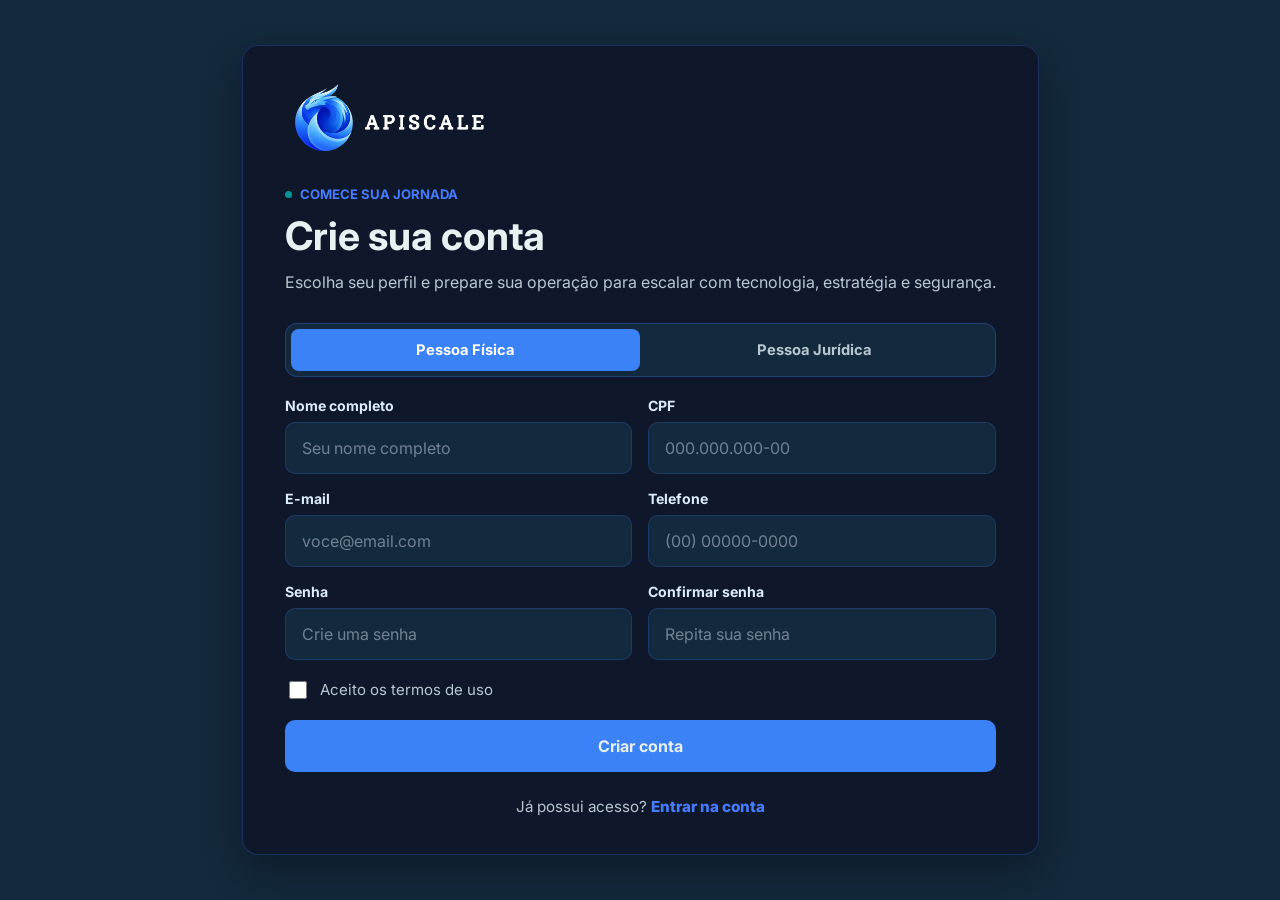
==== assets/pages/cadastro.html @ 2a95a01d "tela de cadastro/login" ====
<!doctype html>
<html lang="pt-BR">
  <head>
    <meta charset="UTF-8" />
    <meta name="viewport" content="width=device-width, initial-scale=1.0" />
    <title>Cadastro | APISCALE</title>
    <link rel="preconnect" href="https://fonts.googleapis.com" />
    <link rel="preconnect" href="https://fonts.gstatic.com" crossorigin />
    <link
      href="https://fonts.googleapis.com/css2?family=Inter:wght@400;500;600;700;800&display=swap"
      rel="stylesheet"
    />
    <link rel="stylesheet" href="../css/cadastro.css" />
  </head>
  <body>
    <main class="auth-page">
      <section class="auth-shell signup-shell" aria-labelledby="signup-title">
        <article class="auth-card signup-card">
          <a
            class="brand"
            href="../../index.html"
            aria-label="Voltar ao início da APISCALE"
          >
            <img src="../images/logo.png" alt="APISCALE" />
          </a>

          <div class="auth-heading">
            <span class="eyebrow">Comece sua jornada</span>
            <h1 id="signup-title">Crie sua conta</h1>
            <p>
              Escolha seu perfil e prepare sua operação para escalar com
              tecnologia, estratégia e segurança.
            </p>
          </div>

          <form class="auth-form signup-form" action="#" method="post">
            <div class="account-toggle" aria-label="Tipo de conta">
              <input
                type="radio"
                id="person-fisica"
                name="tipo-conta"
                checked
              />
              <input type="radio" id="person-juridica" name="tipo-conta" />

              <div class="toggle-control">
                <label for="person-fisica">Pessoa Física</label>
                <label for="person-juridica">Pessoa Jurídica</label>
                <span class="toggle-indicator" aria-hidden="true"></span>
              </div>

              <div class="signup-panels">
                <div class="fields-panel physical-panel">
                  <div class="field">
                    <label for="nome-completo">Nome completo</label>
                    <input
                      type="text"
                      id="nome-completo"
                      name="nome-completo"
                      placeholder="Seu nome completo"
                    />
                  </div>

                  <div class="field">
                    <label for="cpf">CPF</label>
                    <input
                      type="text"
                      id="cpf"
                      name="cpf"
                      placeholder="000.000.000-00"
                    />
                  </div>

                  <div class="field">
                    <label for="email-pf">E-mail</label>
                    <input
                      type="email"
                      id="email-pf"
                      name="email-pf"
                      placeholder="voce@email.com"
                    />
                  </div>

                  <div class="field">
                    <label for="telefone-pf">Telefone</label>
                    <input
                      type="tel"
                      id="telefone-pf"
                      name="telefone-pf"
                      placeholder="(00) 00000-0000"
                    />
                  </div>

                  <div class="field">
                    <label for="senha-pf">Senha</label>
                    <input
                      type="password"
                      id="senha-pf"
                      name="senha-pf"
                      placeholder="Crie uma senha"
                    />
                  </div>

                  <div class="field">
                    <label for="confirmar-senha-pf">Confirmar senha</label>
                    <input
                      type="password"
                      id="confirmar-senha-pf"
                      name="confirmar-senha-pf"
                      placeholder="Repita sua senha"
                    />
                  </div>
                </div>

                <div class="fields-panel company-panel">
                  <div class="field">
                    <label for="razao-social">Razão social</label>
                    <input
                      type="text"
                      id="razao-social"
                      name="razao-social"
                      placeholder="Nome legal da empresa"
                    />
                  </div>

                  <div class="field">
                    <label for="nome-fantasia">Nome fantasia</label>
                    <input
                      type="text"
                      id="nome-fantasia"
                      name="nome-fantasia"
                      placeholder="Marca ou nome comercial"
                    />
                  </div>

                  <div class="field">
                    <label for="cnpj">CNPJ</label>
                    <input
                      type="text"
                      id="cnpj"
                      name="cnpj"
                      placeholder="00.000.000/0000-00"
                    />
                  </div>

                  <div class="field">
                    <label for="email-pj">E-mail corporativo</label>
                    <input
                      type="email"
                      id="email-pj"
                      name="email-pj"
                      placeholder="contato@empresa.com"
                    />
                  </div>

                  <div class="field">
                    <label for="telefone-pj">Telefone empresarial</label>
                    <input
                      type="tel"
                      id="telefone-pj"
                      name="telefone-pj"
                      placeholder="(00) 0000-0000"
                    />
                  </div>

                  <div class="field">
                    <label for="responsavel">Nome do responsável</label>
                    <input
                      type="text"
                      id="responsavel"
                      name="responsavel"
                      placeholder="Nome do responsável"
                    />
                  </div>

                  <div class="field">
                    <label for="cargo-responsavel">Cargo do responsável</label>
                    <input
                      type="text"
                      id="cargo-responsavel"
                      name="cargo-responsavel"
                      placeholder="Ex: CTO, CEO, Gerente"
                    />
                  </div>

                  <div class="field">
                    <label for="senha-pj">Senha</label>
                    <input
                      type="password"
                      id="senha-pj"
                      name="senha-pj"
                      placeholder="Crie uma senha"
                    />
                  </div>

                  <div class="field">
                    <label for="confirmar-senha-pj">Confirmar senha</label>
                    <input
                      type="password"
                      id="confirmar-senha-pj"
                      name="confirmar-senha-pj"
                      placeholder="Repita sua senha"
                    />
                  </div>
                </div>
              </div>
            </div>

            <label class="terms">
              <input type="checkbox" name="termos" required />
              <span>Aceito os termos de uso</span>
            </label>

            <button class="btn btn-primary" type="submit">Criar conta</button>
            <!-- Redirecionar para página de planos futuramente -->
          </form>

          <p class="auth-footer">
            Já possui acesso? <a href="login.html">Entrar na conta</a>
          </p>
        </article>
      </section>
    </main>
  </body>
</html>
---- assets/css/cadastro.css ----
:root {
    /* O :root guarda variáveis globais que podem ser usadas no CSS inteiro. */
    /* Variáveis de cor da paleta principal. */
    --cor-fundo: #13293d;
    --cor-card: #0f172a;
    --azul-principal: #3b82f6;
    --azul-escuro: #1b39ad;
    --azul-claro: #457cff;
    --verde-agua: #009694;
    --azul-medio: #1b88e0;
    --texto-principal: #e8f1f2;
    --texto-suave: #b7c8d0;
    --cor-borda: rgba(69, 124, 255, 0.24);

    /* Variáveis de aparência usadas em cards e elementos arredondados. */
    --sombra-card: 0 16px 40px rgba(0, 0, 0, 0.32);
    --borda-arredondada: 16px;
}

/* O seletor universal (*) aplica essa regra para todos os elementos. */
* {
    /* Faz padding e borda entrarem no cálculo da largura do elemento. */
    box-sizing: border-box;
}

html {
    /* Deixa a rolagem mais suave quando usamos links com âncora. */
    scroll-behavior: smooth;
}

body {
    /* Garante que o corpo da página ocupe pelo menos a altura inteira da tela. */
    min-height: 100vh;

    /* Remove a margem padrão que o navegador coloca no body. */
    margin: 0;

    /* Define a fonte principal e uma fonte reserva caso a Inter não carregue. */
    font-family: "Inter", Arial, sans-serif;

    /* Usa a variável de cor do texto. */
    color: var(--texto-principal);

    /* Usa a cor sólida de fundo definida no :root. */
    background: var(--cor-fundo);
}

a {
    /* Faz o link herdar a cor do elemento pai. */
    color: inherit;

    /* Remove o sublinhado padrão dos links. */
    text-decoration: none;
}

button,
input {
    /* Faz botões e inputs usarem a mesma fonte do restante da página. */
    font: inherit;
}

.auth-page {
    /* Container geral das páginas de autenticação. */
    position: relative;

    /* Mantém a página ocupando a altura inteira da tela. */
    min-height: 100vh;

    /* Evita barra de rolagem horizontal caso algum item passe um pouco da largura. */
    overflow-x: hidden;

    /* Espaçamento interno da página. */
    padding: 42px 18px;

    /* Isola efeitos visuais dentro desse contexto. */
    isolation: isolate;
}

/* =============================
   Layout principal
============================= */

.auth-shell {
    /* Limita a largura máxima do conteúdo. */
    width: min(1120px, 100%);

    /* Altura mínima descontando o padding vertical da página. */
    min-height: calc(100vh - 84px);

    /* Centraliza o container na tela. */
    margin: 0 auto;

    /* Grid ajuda a centralizar e organizar os cards. */
    display: grid;
    align-items: center;
    justify-content: center;

    /* Espaço entre cards quando existir mais de um. */
    gap: 24px;
}

.auth-shell-login {
    /* Define uma coluna para o card de login. */
    grid-template-columns: minmax(310px, 480px);
}

.verify-shell {
    /* Deixa a página de verificação um pouco mais estreita. */
    width: min(520px, 100%);
}

.signup-shell {
    /* O cadastro precisa de mais largura porque possui mais campos. */
    width: min(840px, 100%);
}

.auth-card {
    /* Card usado nas telas de login, cadastro e verificação. */
    position: relative;
    width: 100%;

    /* Espaço interno do card. */
    padding: 32px;

    /* Esconde qualquer conteúdo que passe das bordas arredondadas. */
    overflow: hidden;

    /* Borda fina com a cor definida na variável --cor-borda. */
    border: 1px solid var(--cor-borda);

    /* Bordas arredondadas usando a variável global. */
    border-radius: var(--borda-arredondada);

    /* Cor de fundo do card. */
    background: var(--cor-card);

    /* Sombra para destacar o card do fundo. */
    box-shadow: var(--sombra-card);
}

.verify-card {
    /* Organiza os elementos da verificação em coluna. */
    display: flex;
    flex-direction: column;

    /* Centraliza o conteúdo verticalmente dentro do card. */
    justify-content: center;

    /* Garante uma altura mínima para o card não ficar muito achatado. */
    min-height: 420px;
}

.signup-card {
    /* clamp define um valor mínimo, ideal e máximo para o padding lateral. */
    padding: 34px clamp(22px, 5vw, 42px);
}

.brand {
    /* Link que envolve a logo. */
    display: inline-flex;
    align-items: center;

    /* Limita o tamanho da logo. */
    max-width: 205px;
    margin-bottom: 24px;

    /* Suaviza a mudança de opacidade no hover. */
    transition: opacity 0.2s ease;
}

.brand:hover {
    /* Efeito simples quando passa o mouse na logo. */
    opacity: 0.86;
}

.brand img {
    /* Faz a imagem respeitar o tamanho da .brand. */
    display: block;
    width: 100%;

    /* Mantém a proporção original da imagem. */
    height: auto;
}

.auth-heading {
    /* Espaçamento entre o cabeçalho e o formulário. */
    margin-bottom: 26px;
}

.auth-heading.compact {
    /* Versão mais compacta e centralizada, usada na verificação. */
    margin-bottom: 22px;
    text-align: center;
}

.eyebrow {
    /* Texto pequeno acima do título. */
    display: inline-flex;
    align-items: center;
    gap: 8px;
    margin-bottom: 12px;
    color: var(--azul-claro);
    font-size: 0.82rem;
    font-weight: 700;
    letter-spacing: 0;
    text-transform: uppercase;
}

.eyebrow::before {
    /* Cria a bolinha decorativa antes do texto sem precisar colocar no HTML. */
    content: "";
    width: 7px;
    height: 7px;
    border-radius: 50%;
    background: var(--verde-agua);
}

h1,
h2,
p {
    /* Remove a margem superior padrão desses elementos. */
    margin-top: 0;
}

h1 {
    /* Título principal das páginas. */
    margin-bottom: 12px;

    /* clamp deixa o título responsivo sem exagerar no tamanho. */
    font-size: clamp(1.8rem, 4vw, 2.45rem);
    line-height: 1.1;
    letter-spacing: 0;
}

h2 {
    /* Título secundário, caso a página use h2. */
    margin-bottom: 12px;
    font-size: clamp(1.45rem, 3vw, 1.9rem);
    line-height: 1.15;
    letter-spacing: 0;
}

.auth-heading p,
.auth-footer {
    /* Cor e espaçamento de textos auxiliares. */
    color: var(--texto-suave);
    line-height: 1.7;
}

/* =============================
   Forms
============================= */

.auth-form {
    /* Deixa os campos do formulário empilhados. */
    display: grid;

    /* Espaçamento entre os campos. */
    gap: 18px;
}

.field {
    /* Cada campo possui label e input organizados em coluna. */
    display: grid;
    gap: 8px;
}

.field label {
    /* Estilo dos textos acima dos inputs. */
    color: #dcecff;
    font-size: 0.88rem;
    font-weight: 700;
}

.field input,
.code-group input {
    /* Estilo base dos inputs comuns e dos inputs do código 2FA. */
    width: 100%;
    min-height: 52px;
    border: 1px solid rgba(69, 124, 255, 0.22);
    border-radius: 10px;
    outline: none;
    color: var(--texto-principal);
    background: #13293d;

    /* Suaviza as mudanças quando o input recebe foco. */
    transition: border-color 0.2s ease, box-shadow 0.2s ease, background 0.2s ease;
}

.field input {
    /* Espaçamento interno horizontal dos inputs normais. */
    padding: 0 16px;
}

.field input::placeholder {
    /* Cor do texto de exemplo dentro dos inputs. */
    color: rgba(169, 184, 204, 0.62);
}

.field input:focus,
.code-group input:focus {
    /* Estilo quando o usuário clica ou navega até o input. */
    border-color: var(--azul-claro);
    background: #0f172a;
    box-shadow: 0 0 0 3px rgba(69, 124, 255, 0.18);
}

.form-links {
    /* Alinha links pequenos, como "Esqueci minha senha", à direita. */
    display: flex;
    justify-content: flex-end;
    font-size: 0.88rem;
}

.form-links a,
.auth-footer a {
    /* Estilo dos links importantes dentro das telas de autenticação. */
    color: var(--azul-claro);
    font-weight: 800;
}

.form-links a:hover,
.auth-footer a:hover {
    /* Mostra sublinhado ao passar o mouse para indicar que é clicável. */
    text-decoration: underline;
}

.button-stack {
    /* Organiza dois botões lado a lado. */
    display: grid;
    grid-template-columns: 1fr 1fr;
    gap: 12px;
}

.btn {
    /* Classe base de todos os botões e links com aparência de botão. */
    display: inline-flex;
    align-items: center;
    justify-content: center;
    min-height: 52px;
    padding: 0 18px;
    border: 0;
    border-radius: 10px;
    cursor: pointer;
    color: var(--texto-principal);
    font-weight: 700;
    letter-spacing: 0;

    /* Transição suave para hover. */
    transition: background 0.2s ease, border-color 0.2s ease, opacity 0.2s ease;
}

.btn:hover {
    /* Feedback simples ao passar o mouse. */
    opacity: 0.9;
}

.btn-primary {
    /* Botão principal da tela. */
    background: var(--azul-principal);
    box-shadow: none;
}

.btn-primary:hover {
    /* Cor do botão principal no hover. */
    background: var(--azul-escuro);
}

.btn-secondary {
    /* Botão secundário, usado para ações menos importantes. */
    border: 1px solid rgba(69, 124, 255, 0.28);
    background: transparent;
}

.btn-secondary:hover {
    /* Hover do botão secundário. */
    border-color: var(--azul-claro);
    background: rgba(69, 124, 255, 0.08);
}

.auth-footer {
    /* Texto no rodapé do card, como "Criar conta" ou "Entrar". */
    margin: 22px 0 0;
    text-align: center;
    font-size: 0.95rem;
}

/* =============================
   Visual 2FA section
============================= */

.security-mark {
    /* Desenha o escudo da página de verificação. */
    width: 76px;
    height: 86px;
    margin: 0 auto 24px;
    display: grid;
    place-items: center;

    /* clip-path recorta o elemento no formato de escudo. */
    clip-path: polygon(50% 0, 88% 15%, 82% 68%, 50% 100%, 18% 68%, 12% 15%);
    background: var(--verde-agua);
}

.security-mark span {
    /* Parte principal do cadeado dentro do escudo. */
    width: 42px;
    height: 32px;
    position: relative;
    border: 4px solid #e7f8ff;
    border-radius: 8px;
    border-top-left-radius: 6px;
    border-top-right-radius: 6px;
}

.security-mark span::before {
    /* Cria a haste superior do cadeado. */
    content: "";
    position: absolute;
    left: 50%;
    bottom: 24px;
    width: 26px;
    height: 24px;
    border: 4px solid #e7f8ff;
    border-bottom: 0;
    border-radius: 18px 18px 0 0;
    transform: translateX(-50%);
}

.code-group {
    /* Grupo dos 6 inputs do código de verificação. */
    display: grid;
    grid-template-columns: repeat(6, 1fr);
    gap: 10px;

    /* Remove estilos padrão do fieldset. */
    min-width: 0;
    margin: 0;
    padding: 0;
    border: 0;
}

.code-group input {
    /* Centraliza o número digitado em cada caixinha. */
    padding: 0;
    text-align: center;
    font-size: 1.25rem;
    font-weight: 800;
}

.verify-actions {
    /* Pequeno respiro acima dos botões da página de verificação. */
    margin-top: 4px;
}

/* =============================
   Signup switch and panels
============================= */

.account-toggle {
    /* Área que contém os radios e os painéis PF/PJ. */
    display: grid;
    gap: 20px;
}

.account-toggle > input {
    /* Esconde os radio buttons reais, mas eles continuam funcionando. */
    position: absolute;
    opacity: 0;
    pointer-events: none;
}

.toggle-control {
    /* Visual do seletor Pessoa Física / Pessoa Jurídica. */
    position: relative;
    display: grid;
    grid-template-columns: 1fr 1fr;
    min-height: 54px;
    padding: 5px;
    border: 1px solid rgba(69, 124, 255, 0.28);
    border-radius: 12px;
    background: #13293d;
}

.toggle-control label {
    /* Cada label funciona como uma opção clicável do seletor. */
    z-index: 1;
    display: grid;
    place-items: center;
    min-width: 0;
    border-radius: 8px;
    cursor: pointer;
    color: var(--texto-suave);
    font-size: 0.92rem;
    font-weight: 700;
    transition: color 0.22s ease;
}

.toggle-indicator {
    /* Barra azul que mostra qual opção está selecionada. */
    position: absolute;
    top: 5px;
    left: 5px;
    width: calc(50% - 5px);
    height: calc(100% - 10px);
    border-radius: 8px;
    background: var(--azul-principal);
    box-shadow: none;
    transition: transform 0.28s ease;
}

#person-fisica:checked ~ .toggle-control label[for="person-fisica"],
#person-juridica:checked ~ .toggle-control label[for="person-juridica"] {
    /* Muda a cor do texto da opção selecionada. */
    color: #ffffff;
}

#person-juridica:checked ~ .toggle-control .toggle-indicator {
    /* Quando PJ está marcado, move o indicador para a direita. */
    transform: translateX(100%);
}

.signup-panels {
    /* Coloca os painéis PF e PJ na mesma área. */
    display: grid;
}

.fields-panel {
    /* Painéis com os campos de Pessoa Física ou Pessoa Jurídica. */
    grid-area: 1 / 1;

    /* Começa escondido; o CSS mostra o painel conforme o radio marcado. */
    display: none;
    grid-template-columns: repeat(2, minmax(0, 1fr));
    gap: 16px;

    /* Aplica uma animação suave quando o painel aparece. */
    animation: panelReveal 0.28s ease both;
}

#person-fisica:checked ~ .signup-panels .physical-panel,
#person-juridica:checked ~ .signup-panels .company-panel {
    /* Mostra o painel correto conforme a opção selecionada. */
    display: grid;
}



.terms {
    /* Linha do checkbox de aceite dos termos. */
    display: flex;
    align-items: center;
    gap: 10px;
    color: var(--texto-suave);
    font-size: 0.94rem;
    line-height: 1.4;
}

.terms input {
    /* Tamanho e cor do checkbox. */
    width: 18px;
    height: 18px;
    accent-color: var(--verde-agua);
}

/* =============================
   Animações e responsividade
============================= */

@keyframes panelReveal {
    /* Estado inicial da animação: invisível e um pouco abaixo. */
    from {
        opacity: 0;
        transform: translateY(8px);
    }

    /* Estado final da animação: visível e na posição normal. */
    to {
        opacity: 1;
        transform: translateY(0);
    }
}
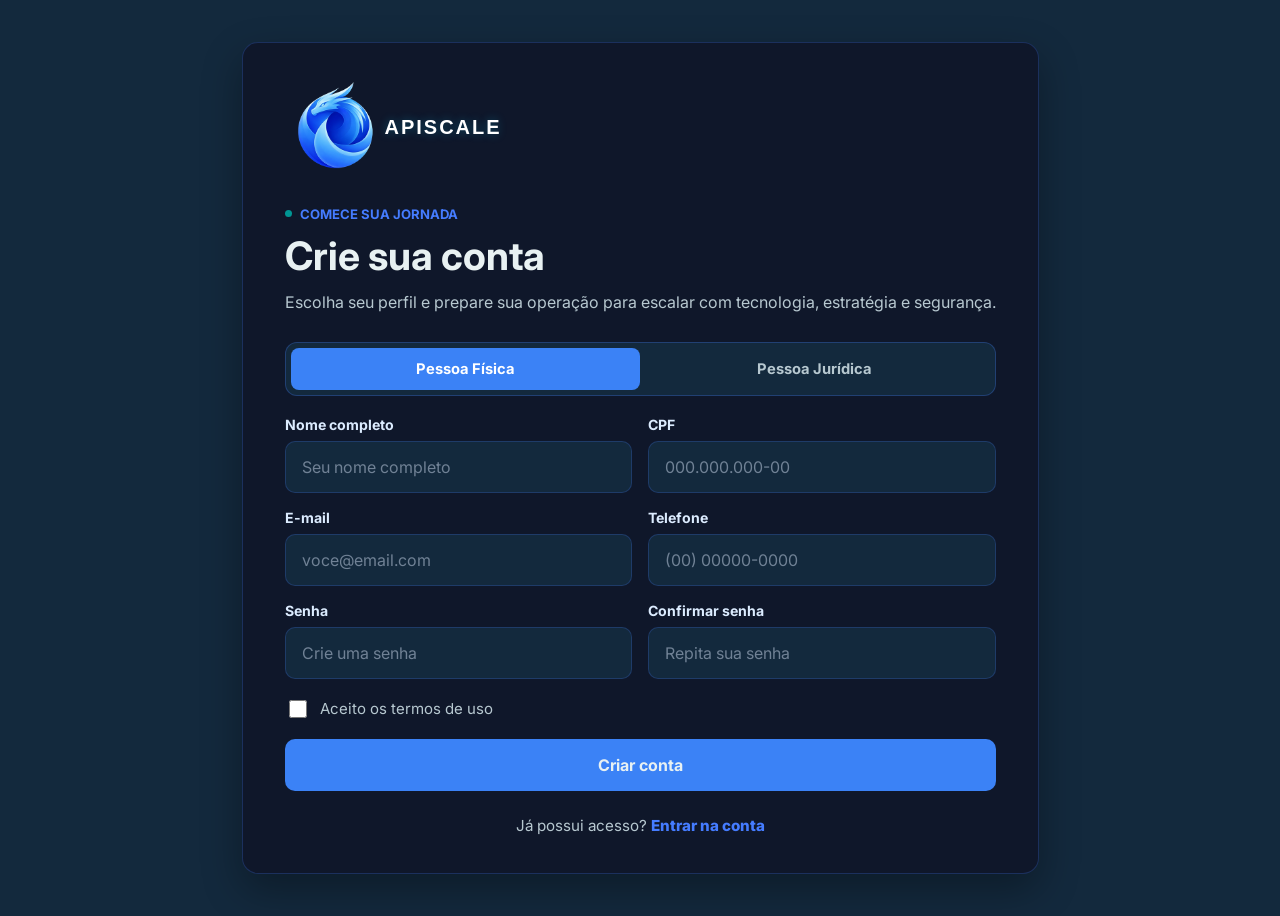
==== commit efb07efa: "correção na logo" ====
--- a/assets/pages/cadastro.html
+++ b/assets/pages/cadastro.html
@@ -3,14 +3,12 @@
   <head>
     <meta charset="UTF-8" />
     <meta name="viewport" content="width=device-width, initial-scale=1.0" />
-    <title>Cadastro | APISCALE</title>
+    <title>Cadastro | Apiscale</title>
     <link rel="preconnect" href="https://fonts.googleapis.com" />
     <link rel="preconnect" href="https://fonts.gstatic.com" crossorigin />
-    <link
-      href="https://fonts.googleapis.com/css2?family=Inter:wght@400;500;600;700;800&display=swap"
-      rel="stylesheet"
-    />
+    <link href="https://fonts.googleapis.com/css2?family=Inter:wght@400;500;600;700;800&display=swap"rel="stylesheet"/>
     <link rel="stylesheet" href="../css/cadastro.css" />
+    <link rel="icon" type="image/x-icon" href="../images/logocortada.png">
   </head>
   <body>
     <main class="auth-page">
@@ -21,7 +19,8 @@
             href="../../index.html"
             aria-label="Voltar ao início da APISCALE"
           >
-            <img src="../images/logo.png" alt="APISCALE" />
+            <img src="../images/logocortada.png" alt="Logo Apiscale" style="width: 100px !important; height: auto !important;">
+                <span class="brand-text">APISCALE</span>
           </a>
 
           <div class="auth-heading">
--- a/assets/css/cadastro.css
+++ b/assets/css/cadastro.css
@@ -583,3 +583,12 @@
     }
 }
 
+.brand-text {
+    font-family: 'Montserrat', sans-serif;
+    font-weight: 800;
+    letter-spacing: 2px;
+    font-size: 1.25rem;
+    color: #fff !important;
+    text-transform: uppercase;
+    text-shadow: 0 0 10px rgba(0, 210, 255, 0.3);
+}
